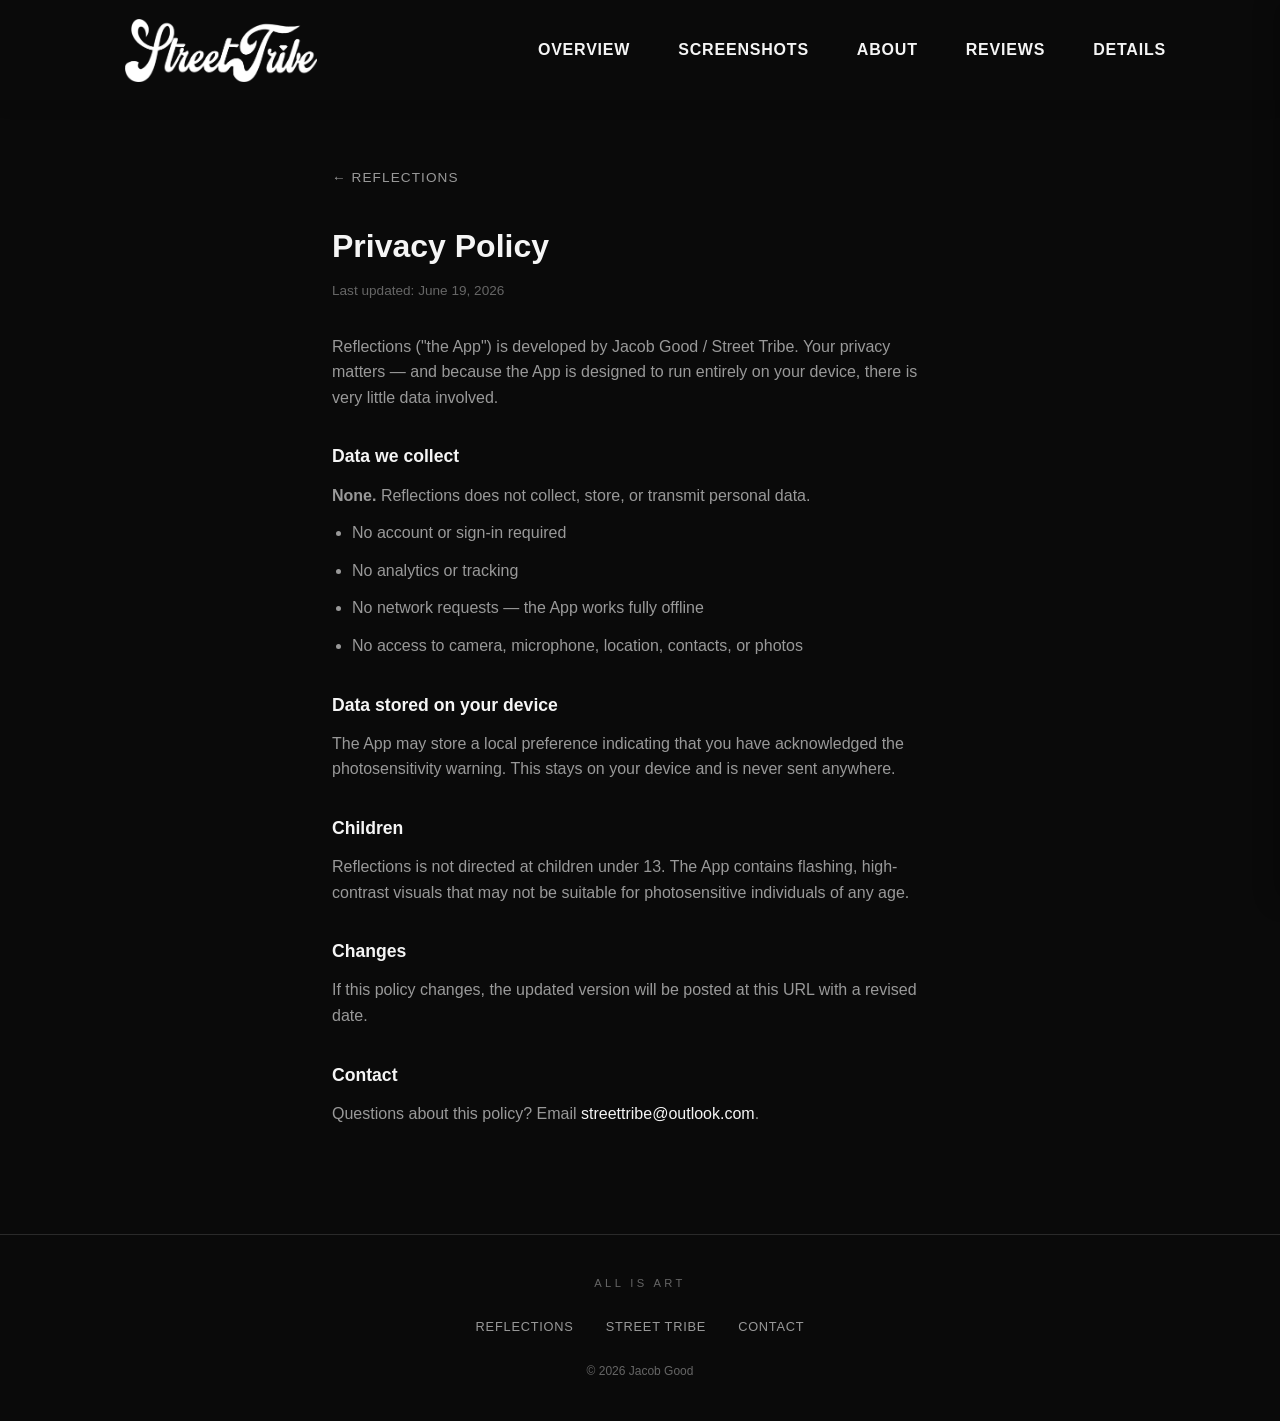
==== privacy.html @ 19b81635 "reflections website Just the name, screenshots and report/ contact info need for app" ====
<!DOCTYPE html>
<html lang="en">
<head>
  <meta charset="UTF-8">
  <meta name="viewport" content="width=device-width, initial-scale=1.0">
  <title>Privacy Policy — Reflections</title>
  <link rel="stylesheet" href="css/style.css">
</head>
<body>

  <header class="navbar" id="navbar">
    <div class="navbar-toolbar">
      <a href="https://streettribe.ca/" class="brand" target="_blank" rel="noopener">
        <img src="assets/street-tribe-logo.png" alt="Street Tribe" class="brand-logo" width="230" height="63">
      </a>

      <nav class="nav-desktop" aria-label="Main navigation">
        <ul class="nav-links">
          <li><a href="index.html#overview">Overview</a></li>
          <li><a href="index.html#screenshots">Screenshots</a></li>
          <li><a href="index.html#about">About</a></li>
          <li><a href="index.html#reviews">Reviews</a></li>
          <li><a href="index.html#details">Details</a></li>
        </ul>
      </nav>

      <button class="nav-menu-btn" type="button" aria-label="Open menu" aria-expanded="false" aria-controls="nav-drawer">
        <svg class="nav-menu-icon" viewBox="0 0 24 24" aria-hidden="true" focusable="false">
          <path fill="currentColor" d="M3 6h18v2H3V6zm0 5h18v2H3v-2zm0 5h18v2H3v-2z"/>
        </svg>
      </button>
    </div>
  </header>

  <div class="nav-drawer-overlay" aria-hidden="true"></div>

  <aside class="nav-drawer" id="nav-drawer" aria-hidden="true" aria-label="Mobile navigation">
    <div class="drawer-header">
      <div class="drawer-logo-placeholder" aria-hidden="true"></div>
    </div>
    <nav class="nav-drawer-nav">
      <a href="index.html#overview">Overview</a>
      <a href="index.html#screenshots">Screenshots</a>
      <a href="index.html#about">About</a>
      <a href="index.html#reviews">Reviews</a>
      <a href="index.html#details">Details</a>
      <a href="privacy.html">Privacy Policy</a>
    </nav>
  </aside>

  <main class="page-content">
    <a href="index.html" class="back-link">← Reflections</a>
    <h1>Privacy Policy</h1>
    <p class="updated">Last updated: June 19, 2026</p>

    <p>
      Reflections ("the App") is developed by Jacob Good / Street Tribe. Your privacy matters —
      and because the App is designed to run entirely on your device, there is very little data
      involved.
    </p>

    <h2>Data we collect</h2>
    <p><strong>None.</strong> Reflections does not collect, store, or transmit personal data.</p>
    <ul>
      <li>No account or sign-in required</li>
      <li>No analytics or tracking</li>
      <li>No network requests — the App works fully offline</li>
      <li>No access to camera, microphone, location, contacts, or photos</li>
    </ul>

    <h2>Data stored on your device</h2>
    <p>
      The App may store a local preference indicating that you have acknowledged the
      photosensitivity warning. This stays on your device and is never sent anywhere.
    </p>

    <h2>Children</h2>
    <p>
      Reflections is not directed at children under 13. The App contains flashing,
      high-contrast visuals that may not be suitable for photosensitive individuals of any age.
    </p>

    <h2>Changes</h2>
    <p>
      If this policy changes, the updated version will be posted at this URL with a revised
      date.
    </p>

    <h2>Contact</h2>
    <p>
      Questions about this policy? Email
      <a href="mailto:streettribe@outlook.com">streettribe@outlook.com</a>.
    </p>
  </main>

  <footer class="site-footer">
    <p class="motto">All is art</p>
    <nav class="footer-links">
      <a href="index.html">Reflections</a>
      <a href="https://streettribe.ca/" target="_blank" rel="noopener">Street Tribe</a>
      <a href="mailto:streettribe@outlook.com">Contact</a>
    </nav>
    <p class="footer-copy">© 2026 Jacob Good</p>
  </footer>

  <script src="js/nav.js"></script>
</body>
</html>
---- css/style.css ----
/* Street Tribe–inspired dark minimal theme for Reflections */

:root {
  --bg: #0a0a0a;
  --bg-elevated: #141414;
  --bg-card: #1a1a1a;
  --text: #f5f5f5;
  --text-muted: #999;
  --text-dim: #666;
  --border: #2a2a2a;
  --accent: #ffffff;
  --warning: #f5c518;
  --max-width: 1100px;
  --radius: 12px;
  --font: "Helvetica Neue", Helvetica, Arial, sans-serif;
}

*,
*::before,
*::after {
  box-sizing: border-box;
  margin: 0;
  padding: 0;
}

html {
  scroll-behavior: smooth;
}

body {
  font-family: var(--font);
  background: var(--bg);
  color: var(--text);
  line-height: 1.6;
  -webkit-font-smoothing: antialiased;
  padding-top: 100px;
  transition: padding-top 0.3s ease;
}

body.navbar-scrolled {
  padding-top: 70px;
}

a {
  color: var(--text);
  text-decoration: none;
}

/* ── Navbar (matches streettribe.ca) ── */

.navbar {
  position: fixed;
  top: 0;
  left: 0;
  width: 100%;
  height: 100px;
  z-index: 1000;
  background: var(--bg);
  box-shadow: 0 -4px 21px rgba(0, 0, 0, 0.25);
  transition: height 0.3s ease;
}

.navbar.scrolled {
  height: 70px;
}

.navbar-toolbar {
  height: 100%;
  width: 100%;
  margin: 0 auto;
  padding: 0 16px;
  display: flex;
  align-items: center;
  justify-content: space-between;
}

@media (min-width: 1333px) {
  .navbar-toolbar {
    max-width: 1332px;
  }
}

@media (min-width: 1101px) and (max-width: 1332px) {
  .navbar-toolbar {
    max-width: 1100px;
  }
}

/* Logo */
.brand {
  display: flex;
  align-items: center;
  flex-shrink: 0;
  line-height: 0;
}

.brand:hover {
  opacity: 0.9;
}

.brand-logo {
  display: block;
  width: 230px;
  height: 63px;
  object-fit: contain;
  transition: width 0.3s ease, height 0.3s ease;
}

.navbar.scrolled .brand-logo {
  width: 161px;
  height: 44px;
}

/* 701–1100px: logo box exists, image hidden (streettribe.ca behaviour) */
@media (min-width: 701px) and (max-width: 1100px) {
  .brand {
    width: 111px;
    height: 63px;
  }

  .brand-logo {
    visibility: hidden;
    width: 111px;
    height: 63px;
  }

  .navbar.scrolled .brand {
    height: 44px;
  }

  .navbar.scrolled .brand-logo {
    width: 78px;
    height: 44px;
  }
}

/* Desktop nav links */
.nav-desktop {
  display: none;
}

@media (min-width: 701px) {
  .nav-desktop {
    display: block;
  }
}

.nav-links {
  display: flex;
  align-items: center;
  list-style: none;
  margin: 0;
  padding: 0;
}

.nav-links li {
  margin-right: 32px;
}

.nav-links li:last-child {
  margin-right: 0;
}

.nav-links a,
.nav-drawer-nav a {
  position: relative;
  display: inline-block;
  font-size: 16px;
  font-weight: 600;
  letter-spacing: 0.05em;
  text-transform: uppercase;
  padding: 0.25em 0.5em;
  color: var(--text);
  transition: opacity 0.2s;
}

.nav-links a::after,
.nav-drawer-nav a::after {
  content: "";
  position: absolute;
  left: 0.5em;
  right: 0.5em;
  bottom: -3px;
  height: 0;
  background: currentColor;
  transition: height 0.2s ease;
}

.nav-links a:hover::after,
.nav-drawer-nav a:hover::after {
  height: 8px;
}

.nav-links a:hover,
.nav-drawer-nav a:hover {
  opacity: 1;
}

/* Mobile menu button */
.nav-menu-btn {
  display: none;
  align-items: center;
  justify-content: center;
  width: 48px;
  height: 48px;
  padding: 0;
  border: none;
  background: none;
  color: var(--text);
  cursor: pointer;
  flex-shrink: 0;
}

.nav-menu-icon {
  width: 35px;
  height: 35px;
}

@media (max-width: 700px) {
  .nav-menu-btn {
    display: flex;
  }

  .brand-logo {
    width: 210px;
    height: 56px;
    visibility: visible;
  }

  .navbar.scrolled .brand-logo {
    width: 147px;
    height: 39px;
  }
}

/* Slide-out drawer (≤700px) */
.nav-drawer-overlay {
  position: fixed;
  inset: 0;
  z-index: 1001;
  background: rgba(0, 0, 0, 0.5);
  opacity: 0;
  pointer-events: none;
  transition: opacity 0.3s ease;
}

.nav-drawer-overlay.open {
  opacity: 1;
  pointer-events: auto;
}

.nav-drawer {
  position: fixed;
  top: 0;
  right: 0;
  z-index: 1002;
  width: 300px;
  height: 100%;
  background: var(--bg);
  box-shadow: -4px 0 21px rgba(0, 0, 0, 0.25);
  padding: 24px 32px 32px;
  transform: translateX(100%);
  transition: transform 0.3s ease;
  overflow-y: auto;
}

.nav-drawer.open {
  transform: translateX(0);
}

.drawer-header {
  margin-bottom: 16px;
}

.drawer-logo-placeholder {
  width: 110px;
  height: 56px;
}

.nav-drawer-nav {
  display: flex;
  flex-direction: column;
}

.nav-drawer-nav a {
  font-size: 20px;
  margin: 16px 0;
}

/* ── Hero ── */

.hero {
  max-width: var(--max-width);
  margin: 0 auto;
  padding: 4rem 2rem 3rem;
  display: grid;
  grid-template-columns: auto 1fr;
  gap: 2.5rem;
  align-items: center;
}

.hero-icon {
  width: 120px;
  height: 120px;
  border-radius: 26px;
  box-shadow: 0 8px 32px rgba(0, 0, 0, 0.5);
}

.hero-meta {
  display: flex;
  flex-direction: column;
  gap: 0.5rem;
}

.hero-meta .category {
  font-size: 0.75rem;
  letter-spacing: 0.15em;
  text-transform: uppercase;
  color: var(--text-muted);
}

.hero-meta h1 {
  font-size: clamp(2.5rem, 6vw, 3.5rem);
  font-weight: 700;
  letter-spacing: -0.02em;
  line-height: 1.1;
}

.hero-meta .developer {
  font-size: 1rem;
  color: var(--text-muted);
}

.hero-meta .tagline {
  font-size: 1.05rem;
  color: var(--text-muted);
  max-width: 520px;
  margin-top: 0.5rem;
}

.hero-actions {
  display: flex;
  align-items: center;
  gap: 1.25rem;
  margin-top: 1.25rem;
  flex-wrap: wrap;
}

.price-badge {
  font-size: 1.25rem;
  font-weight: 600;
}

.btn-app-store {
  display: inline-flex;
  align-items: center;
  gap: 0.6rem;
  background: var(--accent);
  color: #000;
  padding: 0.75rem 1.5rem;
  border-radius: 999px;
  font-size: 0.9rem;
  font-weight: 600;
  transition: transform 0.15s, opacity 0.15s;
}

.btn-app-store:hover {
  opacity: 1;
  transform: scale(1.02);
}

.btn-app-store svg {
  width: 20px;
  height: 20px;
}

.btn-app-store.coming-soon {
  background: var(--bg-card);
  color: var(--text-muted);
  border: 1px solid var(--border);
  cursor: default;
}

.btn-app-store.coming-soon:hover {
  transform: none;
}

.warning-banner {
  display: flex;
  align-items: flex-start;
  gap: 0.75rem;
  margin-top: 1.5rem;
  padding: 1rem 1.25rem;
  background: rgba(245, 197, 24, 0.08);
  border: 1px solid rgba(245, 197, 24, 0.25);
  border-radius: var(--radius);
  font-size: 0.875rem;
  color: var(--text-muted);
  max-width: 520px;
}

.warning-banner strong {
  color: var(--warning);
}

/* ── Sections ── */

section {
  max-width: var(--max-width);
  margin: 0 auto;
  padding: 3rem 2rem;
}

.section-label {
  font-size: 0.7rem;
  letter-spacing: 0.2em;
  text-transform: uppercase;
  color: var(--text-dim);
  margin-bottom: 0.5rem;
}

section h2 {
  font-size: 1.75rem;
  font-weight: 700;
  letter-spacing: -0.01em;
  margin-bottom: 1.5rem;
}

section p {
  color: var(--text-muted);
  max-width: 640px;
}

.divider {
  border: none;
  border-top: 1px solid var(--border);
  max-width: var(--max-width);
  margin: 0 auto;
}

/* ── Screenshots ── */

.screenshot-grid {
  display: flex;
  gap: 1.25rem;
  overflow-x: auto;
  padding-bottom: 1rem;
  scroll-snap-type: x mandatory;
  -webkit-overflow-scrolling: touch;
}

.screenshot-grid::-webkit-scrollbar {
  height: 4px;
}

.screenshot-grid::-webkit-scrollbar-thumb {
  background: var(--border);
  border-radius: 2px;
}

.screenshot-frame {
  flex: 0 0 auto;
  scroll-snap-align: start;
  width: 220px;
  border-radius: 20px;
  overflow: hidden;
  border: 1px solid var(--border);
  background: #fff;
}

.screenshot-frame img {
  display: block;
  width: 100%;
  height: auto;
}

.device-tabs {
  display: flex;
  gap: 0.5rem;
  margin-bottom: 1.25rem;
}

.device-tab {
  background: none;
  border: 1px solid var(--border);
  color: var(--text-muted);
  padding: 0.4rem 1rem;
  border-radius: 999px;
  font-size: 0.8rem;
  cursor: pointer;
  transition: all 0.2s;
}

.device-tab.active {
  background: var(--text);
  color: var(--bg);
  border-color: var(--text);
}

/* ── At a glance ── */

.glance-grid {
  display: grid;
  grid-template-columns: repeat(auto-fit, minmax(140px, 1fr));
  gap: 1rem;
  max-width: 640px;
}

.glance-card {
  background: var(--bg-card);
  border: 1px solid var(--border);
  border-radius: var(--radius);
  padding: 1.25rem;
}

.glance-card .label {
  font-size: 0.7rem;
  letter-spacing: 0.12em;
  text-transform: uppercase;
  color: var(--text-dim);
  margin-bottom: 0.35rem;
}

.glance-card .value {
  font-size: 1.1rem;
  font-weight: 600;
}

/* ── Details table ── */

.details-grid {
  display: grid;
  grid-template-columns: 160px 1fr;
  gap: 0.75rem 2rem;
  max-width: 560px;
}

.details-grid dt {
  font-size: 0.8rem;
  color: var(--text-dim);
  text-transform: uppercase;
  letter-spacing: 0.06em;
}

.details-grid dd {
  font-size: 0.95rem;
  color: var(--text-muted);
}

/* ── Reviews placeholder ── */

.reviews-empty {
  background: var(--bg-card);
  border: 1px solid var(--border);
  border-radius: var(--radius);
  padding: 2.5rem;
  text-align: center;
  max-width: 480px;
}

.reviews-empty p {
  margin: 0 auto;
}

.reviews-empty .stars {
  font-size: 1.5rem;
  letter-spacing: 0.2em;
  color: var(--text-dim);
  margin-bottom: 0.75rem;
}

/* ── Footer ── */

.site-footer {
  border-top: 1px solid var(--border);
  margin-top: 2rem;
  padding: 2.5rem 2rem;
  text-align: center;
}

.site-footer .motto {
  font-size: 0.7rem;
  letter-spacing: 0.3em;
  text-transform: uppercase;
  color: var(--text-dim);
  margin-bottom: 1.5rem;
}

.footer-links {
  display: flex;
  justify-content: center;
  gap: 2rem;
  flex-wrap: wrap;
  margin-bottom: 1.5rem;
}

.footer-links a {
  font-size: 0.8rem;
  color: var(--text-muted);
  text-transform: uppercase;
  letter-spacing: 0.06em;
}

.footer-copy {
  font-size: 0.75rem;
  color: var(--text-dim);
}

/* ── Privacy page ── */

.page-content {
  max-width: 680px;
  margin: 0 auto;
  padding: 4rem 2rem;
}

.page-content h1 {
  font-size: 2rem;
  margin-bottom: 0.5rem;
}

.page-content .updated {
  font-size: 0.85rem;
  color: var(--text-dim);
  margin-bottom: 2rem;
}

.page-content h2 {
  font-size: 1.1rem;
  margin: 2rem 0 0.75rem;
  color: var(--text);
}

.page-content p,
.page-content li {
  color: var(--text-muted);
  margin-bottom: 0.75rem;
}

.page-content ul {
  padding-left: 1.25rem;
}

.back-link {
  display: inline-block;
  margin-bottom: 2rem;
  font-size: 0.85rem;
  color: var(--text-muted);
  text-transform: uppercase;
  letter-spacing: 0.08em;
}

/* ── Responsive (content) ── */

@media (max-width: 700px) {
  .hero {
    grid-template-columns: 1fr;
    text-align: center;
    padding-top: 2.5rem;
  }

  .hero-icon {
    margin: 0 auto;
  }

  .hero-meta .tagline,
  .warning-banner {
    margin-left: auto;
    margin-right: auto;
  }

  .hero-actions {
    justify-content: center;
  }
}
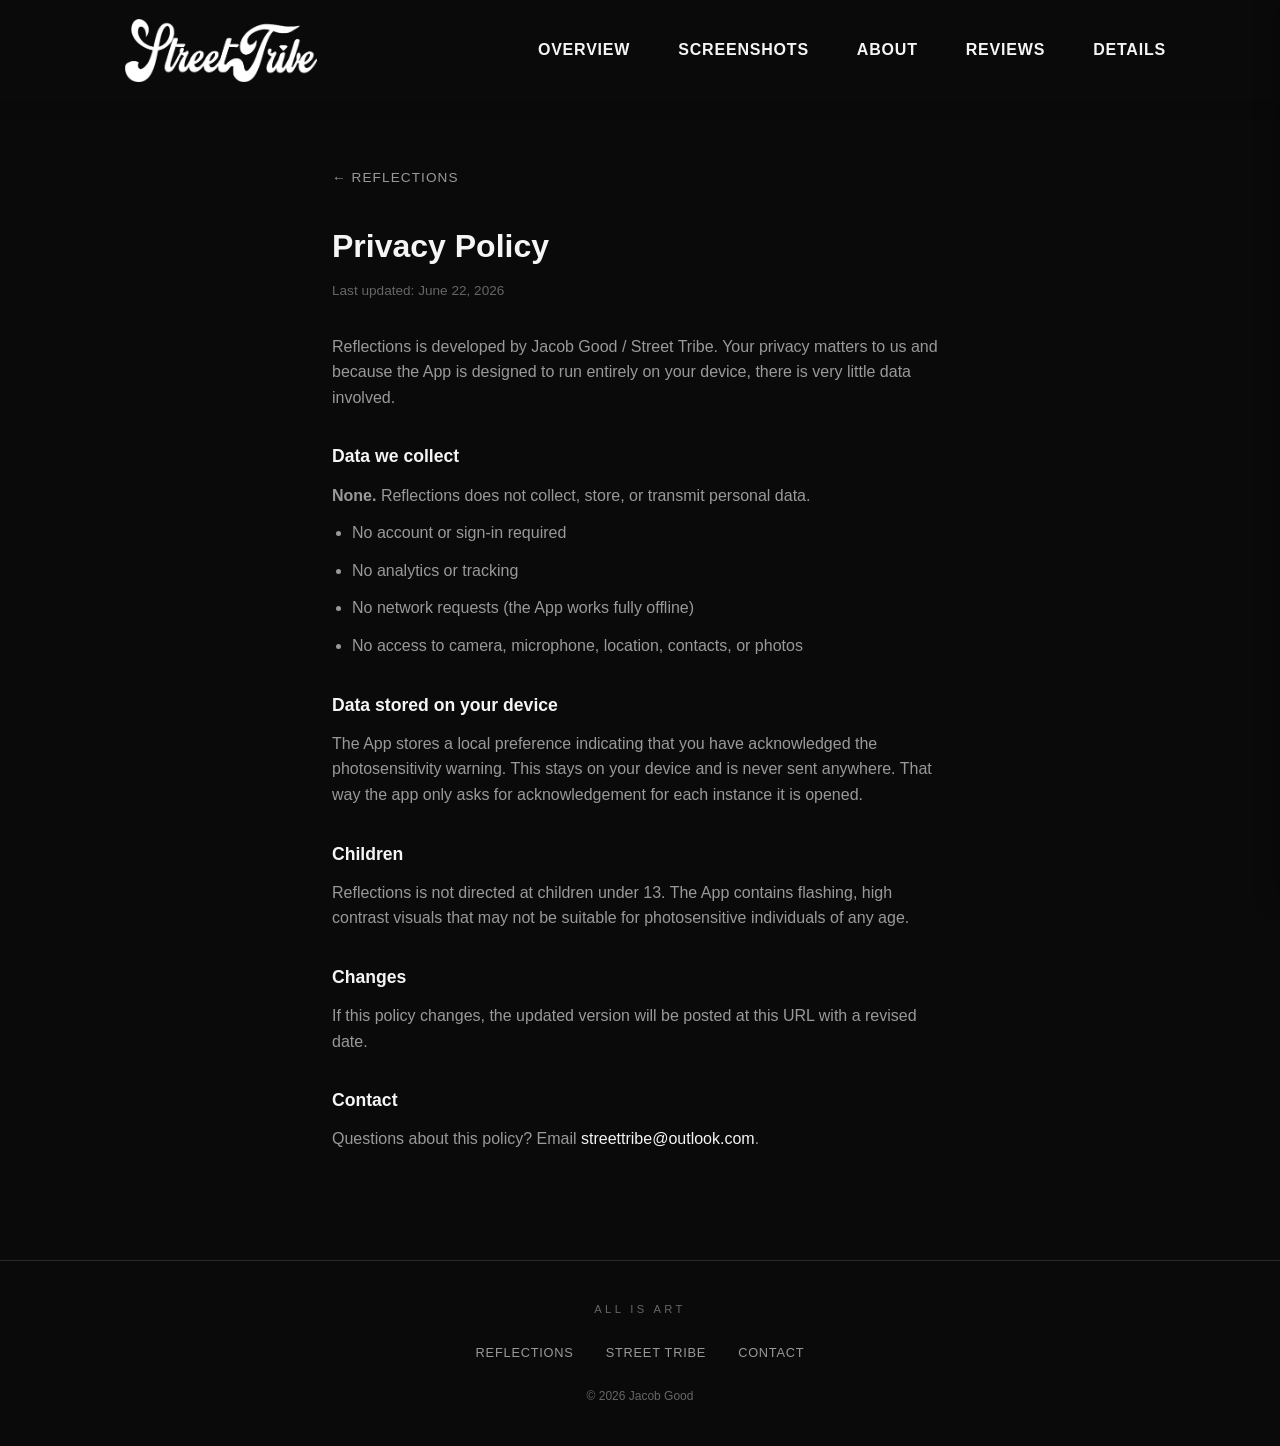
==== commit 0cf2f96b: "Update privacy.html Just rewording privacy policy" ====
--- a/privacy.html
+++ b/privacy.html
@@ -3,7 +3,7 @@
 <head>
   <meta charset="UTF-8">
   <meta name="viewport" content="width=device-width, initial-scale=1.0">
-  <title>Privacy Policy — Reflections</title>
+  <title>Privacy Policy for Reflections</title>
   <link rel="stylesheet" href="css/style.css">
 </head>
 <body>
@@ -51,10 +51,10 @@
   <main class="page-content">
     <a href="index.html" class="back-link">← Reflections</a>
     <h1>Privacy Policy</h1>
-    <p class="updated">Last updated: June 19, 2026</p>
+    <p class="updated">Last updated: June 22, 2026</p>
 
     <p>
-      Reflections ("the App") is developed by Jacob Good / Street Tribe. Your privacy matters —
+      Reflections is developed by Jacob Good / Street Tribe. Your privacy matters to us
       and because the App is designed to run entirely on your device, there is very little data
       involved.
     </p>
@@ -64,20 +64,21 @@
     <ul>
       <li>No account or sign-in required</li>
       <li>No analytics or tracking</li>
-      <li>No network requests — the App works fully offline</li>
+      <li>No network requests (the App works fully offline)</li>
       <li>No access to camera, microphone, location, contacts, or photos</li>
     </ul>
 
     <h2>Data stored on your device</h2>
     <p>
-      The App may store a local preference indicating that you have acknowledged the
+      The App stores a local preference indicating that you have acknowledged the
       photosensitivity warning. This stays on your device and is never sent anywhere.
+      That way the app only asks for acknowledgement for each instance it is opened.
     </p>
 
     <h2>Children</h2>
     <p>
       Reflections is not directed at children under 13. The App contains flashing,
-      high-contrast visuals that may not be suitable for photosensitive individuals of any age.
+      high contrast visuals that may not be suitable for photosensitive individuals of any age.
     </p>
 
     <h2>Changes</h2>
--- a/css/style.css
+++ b/css/style.css
@@ -1,5 +1,3 @@
-/* Street Tribe–inspired dark minimal theme for Reflections */
-
 :root {
   --bg: #0a0a0a;
   --bg-elevated: #141414;
@@ -46,7 +44,7 @@
   text-decoration: none;
 }
 
-/* ── Navbar (matches streettribe.ca) ── */
+/* Navbar */
 
 .navbar {
   position: fixed;
@@ -111,7 +109,7 @@
   height: 44px;
 }
 
-/* 701–1100px: logo box exists, image hidden (streettribe.ca behaviour) */
+/* 701–1100px */
 @media (min-width: 701px) and (max-width: 1100px) {
   .brand {
     width: 111px;
@@ -233,7 +231,7 @@
   }
 }
 
-/* Slide-out drawer (≤700px) */
+/* Slide out drawer (≤700px) */
 .nav-drawer-overlay {
   position: fixed;
   inset: 0;
@@ -287,7 +285,7 @@
   margin: 16px 0;
 }
 
-/* ── Hero ── */
+/* Hero */
 
 .hero {
   max-width: var(--max-width);
@@ -403,7 +401,7 @@
   color: var(--warning);
 }
 
-/* ── Sections ── */
+/* Sections */
 
 section {
   max-width: var(--max-width);
@@ -438,7 +436,7 @@
   margin: 0 auto;
 }
 
-/* ── Screenshots ── */
+/* Screenshots */
 
 .screenshot-grid {
   display: flex;
@@ -497,7 +495,7 @@
   border-color: var(--text);
 }
 
-/* ── At a glance ── */
+/* At a glance */
 
 .glance-grid {
   display: grid;
@@ -526,7 +524,7 @@
   font-weight: 600;
 }
 
-/* ── Details table ── */
+/* Details table */
 
 .details-grid {
   display: grid;
@@ -547,7 +545,7 @@
   color: var(--text-muted);
 }
 
-/* ── Reviews placeholder ── */
+/* Reviews placeholder */
 
 .reviews-empty {
   background: var(--bg-card);
@@ -569,7 +567,7 @@
   margin-bottom: 0.75rem;
 }
 
-/* ── Footer ── */
+/* Footer */
 
 .site-footer {
   border-top: 1px solid var(--border);
@@ -606,7 +604,7 @@
   color: var(--text-dim);
 }
 
-/* ── Privacy page ── */
+/* Privacy page */
 
 .page-content {
   max-width: 680px;
@@ -650,7 +648,7 @@
   letter-spacing: 0.08em;
 }
 
-/* ── Responsive (content) ── */
+/* Responsive (content) */
 
 @media (max-width: 700px) {
   .hero {
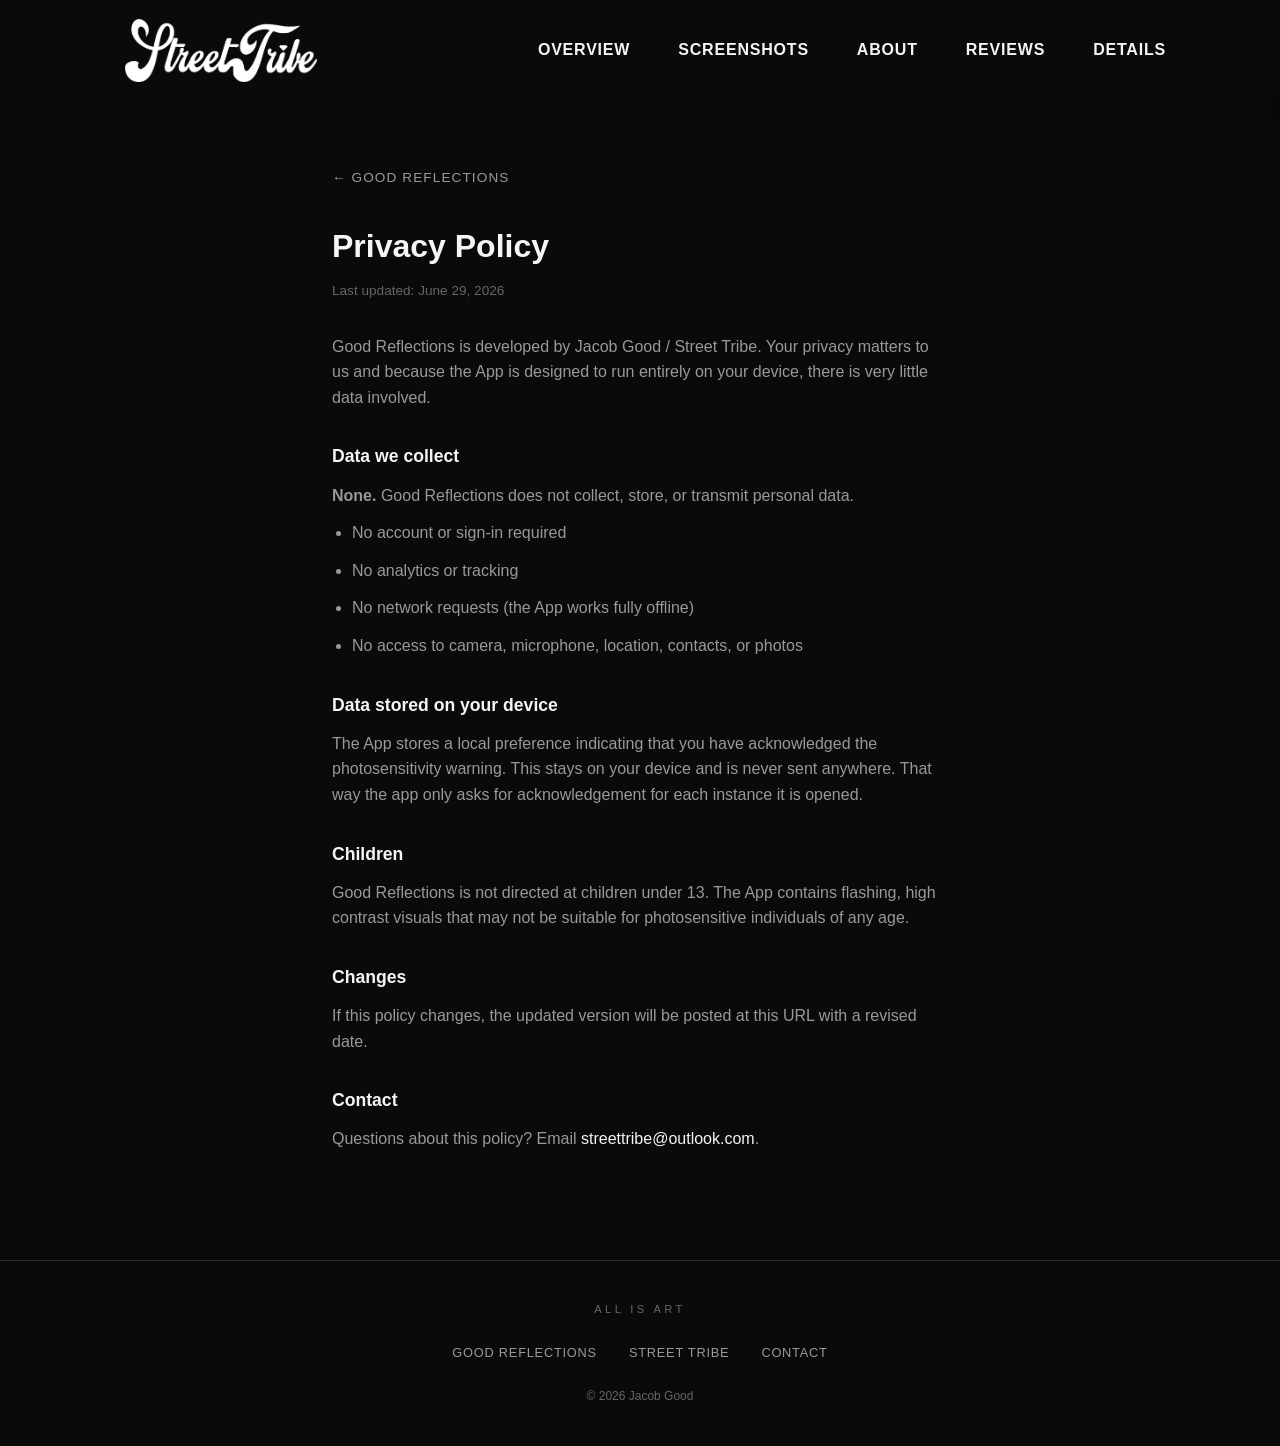
==== commit 9c2ea7cb: "Update privacy.html Name change from reflections to good reflections" ====
--- a/privacy.html
+++ b/privacy.html
@@ -3,7 +3,7 @@
 <head>
   <meta charset="UTF-8">
   <meta name="viewport" content="width=device-width, initial-scale=1.0">
-  <title>Privacy Policy for Reflections</title>
+  <title>Privacy Policy for Good Reflections</title>
   <link rel="stylesheet" href="css/style.css">
 </head>
 <body>
@@ -49,18 +49,18 @@
   </aside>
 
   <main class="page-content">
-    <a href="index.html" class="back-link">← Reflections</a>
+    <a href="index.html" class="back-link">← Good Reflections</a>
     <h1>Privacy Policy</h1>
-    <p class="updated">Last updated: June 22, 2026</p>
+    <p class="updated">Last updated: June 29, 2026</p>
 
     <p>
-      Reflections is developed by Jacob Good / Street Tribe. Your privacy matters to us
+      Good Reflections is developed by Jacob Good / Street Tribe. Your privacy matters to us
       and because the App is designed to run entirely on your device, there is very little data
       involved.
     </p>
 
     <h2>Data we collect</h2>
-    <p><strong>None.</strong> Reflections does not collect, store, or transmit personal data.</p>
+    <p><strong>None.</strong> Good Reflections does not collect, store, or transmit personal data.</p>
     <ul>
       <li>No account or sign-in required</li>
       <li>No analytics or tracking</li>
@@ -77,7 +77,7 @@
 
     <h2>Children</h2>
     <p>
-      Reflections is not directed at children under 13. The App contains flashing,
+      Good Reflections is not directed at children under 13. The App contains flashing,
       high contrast visuals that may not be suitable for photosensitive individuals of any age.
     </p>
 
@@ -97,7 +97,7 @@
   <footer class="site-footer">
     <p class="motto">All is art</p>
     <nav class="footer-links">
-      <a href="index.html">Reflections</a>
+      <a href="index.html">Good Reflections</a>
       <a href="https://streettribe.ca/" target="_blank" rel="noopener">Street Tribe</a>
       <a href="mailto:streettribe@outlook.com">Contact</a>
     </nav>
--- a/css/style.css
+++ b/css/style.css
@@ -545,6 +545,52 @@
   color: var(--text-muted);
 }
 
+/* Music */
+
+.music-card {
+  background: var(--bg-card);
+  border: 1px solid var(--border);
+  border-radius: var(--radius);
+  padding: 2rem;
+  max-width: 560px;
+}
+
+.music-card p {
+  margin-bottom: 1.5rem;
+}
+
+.music-card a:not(.btn-youtube) {
+  text-decoration: underline;
+  text-underline-offset: 3px;
+}
+
+.music-card a:not(.btn-youtube):hover {
+  opacity: 0.85;
+}
+
+.btn-youtube {
+  display: inline-flex;
+  align-items: center;
+  gap: 0.6rem;
+  background: #ff0000;
+  color: #fff;
+  padding: 0.75rem 1.5rem;
+  border-radius: 999px;
+  font-size: 0.9rem;
+  font-weight: 600;
+  transition: transform 0.15s, opacity 0.15s;
+}
+
+.btn-youtube:hover {
+  opacity: 0.92;
+  transform: scale(1.02);
+}
+
+.btn-youtube svg {
+  width: 20px;
+  height: 20px;
+}
+
 /* Reviews placeholder */
 
 .reviews-empty {
